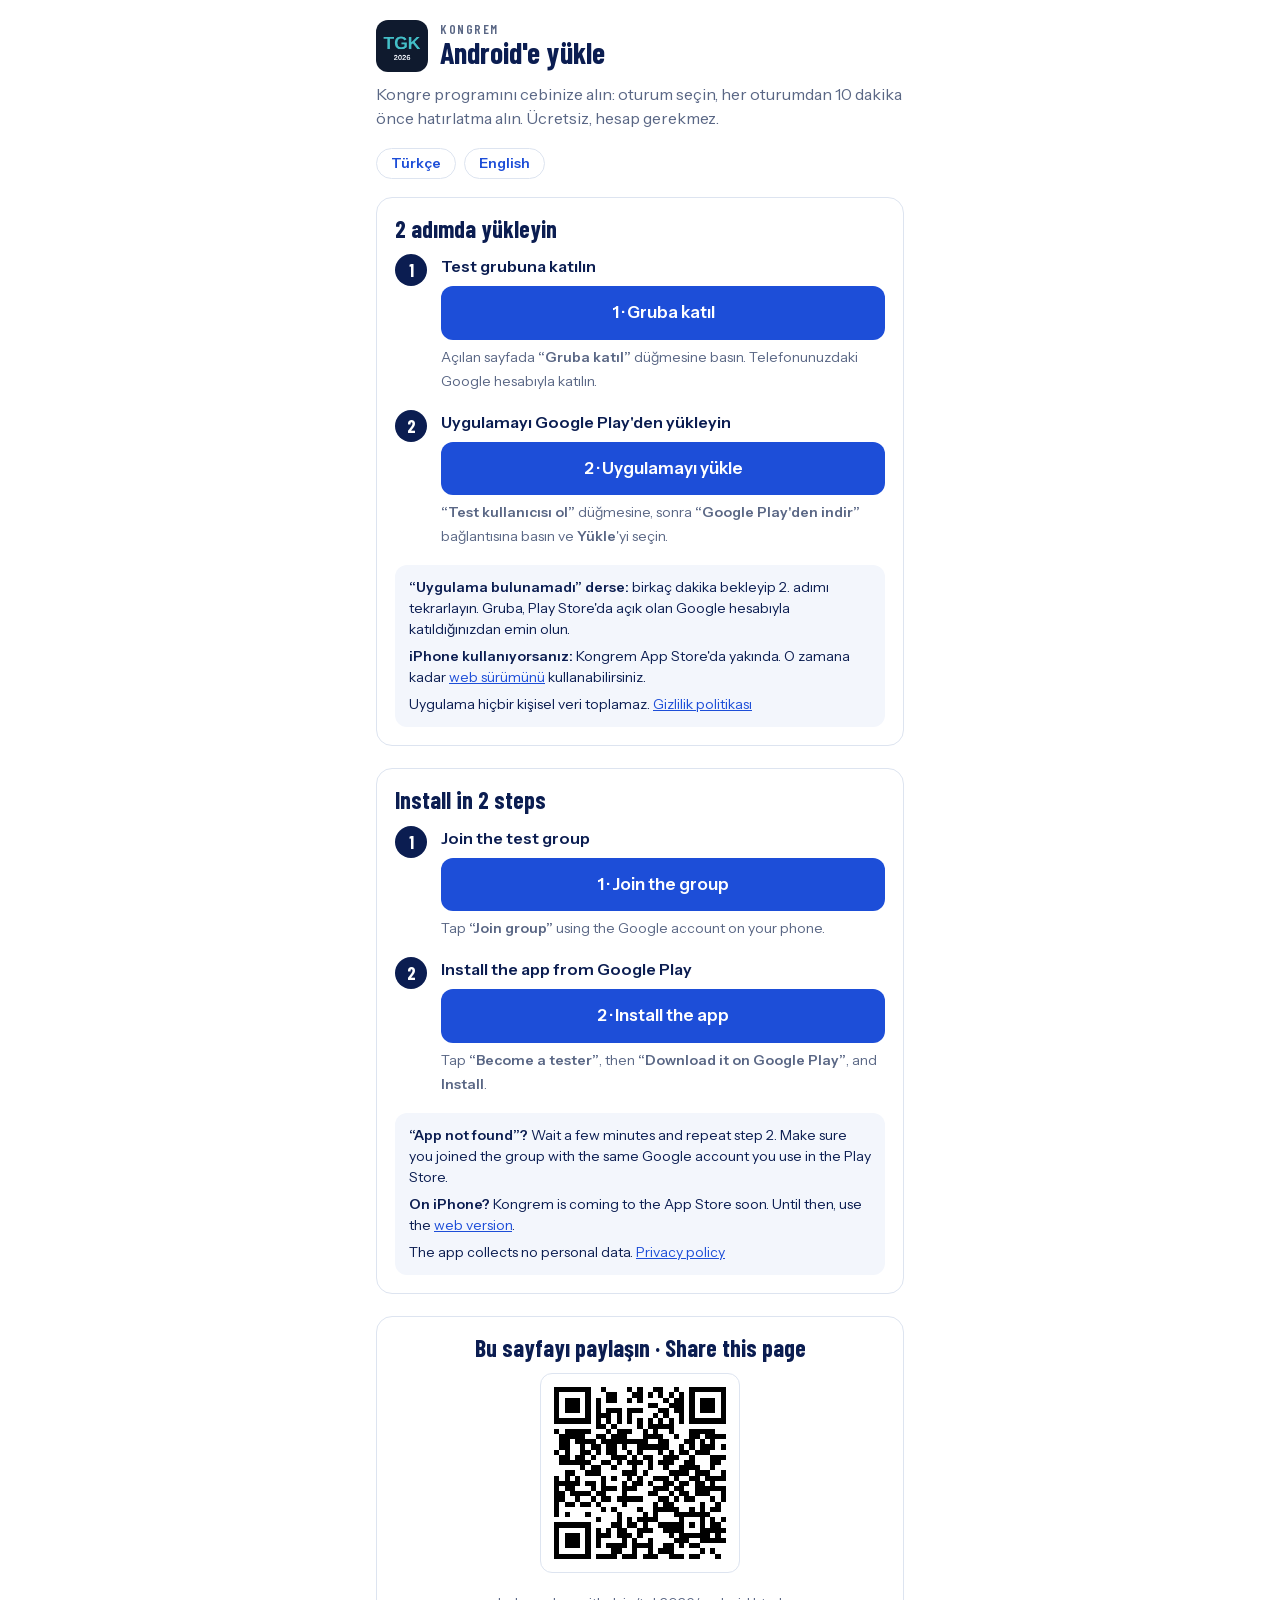
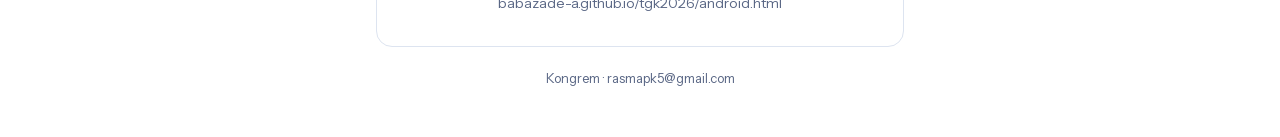
==== android.html @ 3747388e "Android katılım sayfası (Google Grubu + Play kapalı test, TR/EN, QR) Co-Authored-By: Claude Opus 5.5" ====
<!doctype html>
<html lang="tr">
<head>
<meta charset="utf-8">
<meta name="viewport" content="width=device-width, initial-scale=1">
<meta name="color-scheme" content="light only">
<meta name="referrer" content="no-referrer">
<title>Kongrem · Android'e yükle / Install on Android</title>
<meta http-equiv="Content-Security-Policy" content="default-src 'none'; img-src 'self'; style-src 'self' 'unsafe-inline'; font-src 'self'; base-uri 'none'; form-action 'none'">
<link rel="stylesheet" href="fonts.css">
<style>
:root{--bg:#ffffff;--field:#f3f6fc;--ink:#0b1d51;--muted:#5a6785;--line:#dde4f0;--accent:#1d4ed8;--accent-soft:#eaf0ff;color-scheme:light only}
*{box-sizing:border-box}
body{margin:0;background:var(--bg);color:var(--ink);font:16px/1.5 "Instrument Sans",system-ui,-apple-system,"Segoe UI",sans-serif}
main{max-width:560px;margin:0 auto;padding:20px 16px 48px}
h1,h2{font-family:"Barlow Condensed","Arial Narrow",system-ui,sans-serif;font-weight:700;line-height:1.1;margin:0}
.brand{display:flex;align-items:center;gap:12px;margin-bottom:6px}
.brand img{width:52px;height:52px;border-radius:12px}
.brand small{display:block;font:600 13px/1 "Barlow Condensed",system-ui,sans-serif;letter-spacing:.12em;color:var(--muted);text-transform:uppercase}
h1{font-size:30px}
.lead{color:var(--muted);margin:10px 0 18px}
nav{display:flex;gap:8px;margin-bottom:18px}
nav a{font-weight:600;color:var(--accent);text-decoration:none;border:1px solid var(--line);border-radius:999px;padding:4px 14px;font-size:14px}
section{border:1px solid var(--line);border-radius:16px;padding:18px;margin-bottom:22px}
h2{font-size:24px;margin-bottom:12px}
ol{list-style:none;margin:0;padding:0;counter-reset:s}
ol>li{counter-increment:s;position:relative;padding-left:46px;margin:0 0 18px}
ol>li::before{content:counter(s);position:absolute;left:0;top:0;width:32px;height:32px;border-radius:50%;background:var(--ink);color:#fff;font:700 18px/32px "Barlow Condensed",system-ui,sans-serif;text-align:center}
ol>li>b{display:block;margin-bottom:6px}
.btn{display:block;text-align:center;background:var(--accent);color:#fff;text-decoration:none;font-weight:700;font-size:17px;padding:14px 16px;border-radius:12px;margin:8px 0 4px}
.btn:active{opacity:.85}
.note{font-size:14px;color:var(--muted)}
.tip{background:var(--field);border-radius:12px;padding:12px 14px;font-size:14px;margin-top:4px}
.tip p{margin:0 0 6px}.tip p:last-child{margin:0}
.qr{text-align:center}
.qr img{width:200px;height:200px;image-rendering:pixelated;border:1px solid var(--line);border-radius:12px;padding:8px;background:#fff}
a{color:var(--accent)}
footer{font-size:13px;color:var(--muted);text-align:center}
</style>
</head>
<body>
<main>
  <div class="brand"><img src="icon-192.png" alt=""><div><small>Kongrem</small><h1>Android'e yükle</h1></div></div>
  <p class="lead">Kongre programını cebinize alın: oturum seçin, her oturumdan 10 dakika önce hatırlatma alın. Ücretsiz, hesap gerekmez.</p>
  <nav><a href="#tr">Türkçe</a><a href="#en">English</a></nav>

  <section id="tr" lang="tr">
    <h2>2 adımda yükleyin</h2>
    <ol>
      <li><b>Test grubuna katılın</b>
        <a class="btn" href="https://groups.google.com/g/kongrem-test">1 · Gruba katıl</a>
        <span class="note">Açılan sayfada <b>“Gruba katıl”</b> düğmesine basın. Telefonunuzdaki Google hesabıyla katılın.</span></li>
      <li><b>Uygulamayı Google Play'den yükleyin</b>
        <a class="btn" href="https://play.google.com/apps/testing/io.github.babazadea.kongrem">2 · Uygulamayı yükle</a>
        <span class="note"><b>“Test kullanıcısı ol”</b> düğmesine, sonra <b>“Google Play'den indir”</b> bağlantısına basın ve <b>Yükle</b>'yi seçin.</span></li>
    </ol>
    <div class="tip">
      <p><b>“Uygulama bulunamadı” derse:</b> birkaç dakika bekleyip 2. adımı tekrarlayın. Gruba, Play Store'da açık olan Google hesabıyla katıldığınızdan emin olun.</p>
      <p><b>iPhone kullanıyorsanız:</b> Kongrem App Store'da yakında. O zamana kadar <a href="./">web sürümünü</a> kullanabilirsiniz.</p>
      <p>Uygulama hiçbir kişisel veri toplamaz. <a href="privacy.html">Gizlilik politikası</a></p>
    </div>
  </section>

  <section id="en" lang="en">
    <h2>Install in 2 steps</h2>
    <ol>
      <li><b>Join the test group</b>
        <a class="btn" href="https://groups.google.com/g/kongrem-test">1 · Join the group</a>
        <span class="note">Tap <b>“Join group”</b> using the Google account on your phone.</span></li>
      <li><b>Install the app from Google Play</b>
        <a class="btn" href="https://play.google.com/apps/testing/io.github.babazadea.kongrem">2 · Install the app</a>
        <span class="note">Tap <b>“Become a tester”</b>, then <b>“Download it on Google Play”</b>, and <b>Install</b>.</span></li>
    </ol>
    <div class="tip">
      <p><b>“App not found”?</b> Wait a few minutes and repeat step 2. Make sure you joined the group with the same Google account you use in the Play Store.</p>
      <p><b>On iPhone?</b> Kongrem is coming to the App Store soon. Until then, use the <a href="./">web version</a>.</p>
      <p>The app collects no personal data. <a href="privacy.html">Privacy policy</a></p>
    </div>
  </section>

  <section class="qr">
    <h2>Bu sayfayı paylaşın · Share this page</h2>
    <img src="android-qr.png" alt="QR: babazade-a.github.io/tgk2026/android.html">
    <p class="note">babazade-a.github.io/tgk2026/android.html</p>
  </section>

  <footer>Kongrem · rasmapk5@gmail.com</footer>
</main>
</body>
</html>
---- fonts.css ----
/* Barlow Condensed ve Instrument Sans (SIL Open Font License), Google Fonts'tan yerel kopya: çevrimdışı çalışır, üçüncü tarafa istek gitmez. */
@font-face {
  font-family: 'Barlow Condensed';
  font-style: normal;
  font-weight: 500;
  font-display: swap;
  src: url(fonts/BarlowCondensed-500-latin-ext.woff2) format('woff2');
  unicode-range: U+0100-02BA, U+02BD-02C5, U+02C7-02CC, U+02CE-02D7, U+02DD-02FF, U+0304, U+0308, U+0329, U+1D00-1DBF, U+1E00-1E9F, U+1EF2-1EFF, U+2020, U+20A0-20AB, U+20AD-20C4, U+2113, U+2C60-2C7F, U+A720-A7FF;
}
@font-face {
  font-family: 'Barlow Condensed';
  font-style: normal;
  font-weight: 500;
  font-display: swap;
  src: url(fonts/BarlowCondensed-500-latin.woff2) format('woff2');
  unicode-range: U+0000-00FF, U+0131, U+0152-0153, U+02BB-02BC, U+02C6, U+02DA, U+02DC, U+0304, U+0308, U+0329, U+2000-206F, U+20AC, U+2122, U+2191, U+2193, U+2212, U+2215, U+FEFF, U+FFFD;
}
@font-face {
  font-family: 'Barlow Condensed';
  font-style: normal;
  font-weight: 600;
  font-display: swap;
  src: url(fonts/BarlowCondensed-600-latin-ext.woff2) format('woff2');
  unicode-range: U+0100-02BA, U+02BD-02C5, U+02C7-02CC, U+02CE-02D7, U+02DD-02FF, U+0304, U+0308, U+0329, U+1D00-1DBF, U+1E00-1E9F, U+1EF2-1EFF, U+2020, U+20A0-20AB, U+20AD-20C4, U+2113, U+2C60-2C7F, U+A720-A7FF;
}
@font-face {
  font-family: 'Barlow Condensed';
  font-style: normal;
  font-weight: 600;
  font-display: swap;
  src: url(fonts/BarlowCondensed-600-latin.woff2) format('woff2');
  unicode-range: U+0000-00FF, U+0131, U+0152-0153, U+02BB-02BC, U+02C6, U+02DA, U+02DC, U+0304, U+0308, U+0329, U+2000-206F, U+20AC, U+2122, U+2191, U+2193, U+2212, U+2215, U+FEFF, U+FFFD;
}
@font-face {
  font-family: 'Barlow Condensed';
  font-style: normal;
  font-weight: 700;
  font-display: swap;
  src: url(fonts/BarlowCondensed-700-latin-ext.woff2) format('woff2');
  unicode-range: U+0100-02BA, U+02BD-02C5, U+02C7-02CC, U+02CE-02D7, U+02DD-02FF, U+0304, U+0308, U+0329, U+1D00-1DBF, U+1E00-1E9F, U+1EF2-1EFF, U+2020, U+20A0-20AB, U+20AD-20C4, U+2113, U+2C60-2C7F, U+A720-A7FF;
}
@font-face {
  font-family: 'Barlow Condensed';
  font-style: normal;
  font-weight: 700;
  font-display: swap;
  src: url(fonts/BarlowCondensed-700-latin.woff2) format('woff2');
  unicode-range: U+0000-00FF, U+0131, U+0152-0153, U+02BB-02BC, U+02C6, U+02DA, U+02DC, U+0304, U+0308, U+0329, U+2000-206F, U+20AC, U+2122, U+2191, U+2193, U+2212, U+2215, U+FEFF, U+FFFD;
}
@font-face {
  font-family: 'Instrument Sans';
  font-style: normal;
  font-weight: 400;
  font-stretch: 100%;
  font-display: swap;
  src: url(fonts/InstrumentSans-400-latin-ext.woff2) format('woff2');
  unicode-range: U+0100-02BA, U+02BD-02C5, U+02C7-02CC, U+02CE-02D7, U+02DD-02FF, U+0304, U+0308, U+0329, U+1D00-1DBF, U+1E00-1E9F, U+1EF2-1EFF, U+2020, U+20A0-20AB, U+20AD-20C4, U+2113, U+2C60-2C7F, U+A720-A7FF;
}
@font-face {
  font-family: 'Instrument Sans';
  font-style: normal;
  font-weight: 400;
  font-stretch: 100%;
  font-display: swap;
  src: url(fonts/InstrumentSans-400-latin.woff2) format('woff2');
  unicode-range: U+0000-00FF, U+0131, U+0152-0153, U+02BB-02BC, U+02C6, U+02DA, U+02DC, U+0304, U+0308, U+0329, U+2000-206F, U+20AC, U+2122, U+2191, U+2193, U+2212, U+2215, U+FEFF, U+FFFD;
}
@font-face {
  font-family: 'Instrument Sans';
  font-style: normal;
  font-weight: 500;
  font-stretch: 100%;
  font-display: swap;
  src: url(fonts/InstrumentSans-400-latin-ext.woff2) format('woff2');
  unicode-range: U+0100-02BA, U+02BD-02C5, U+02C7-02CC, U+02CE-02D7, U+02DD-02FF, U+0304, U+0308, U+0329, U+1D00-1DBF, U+1E00-1E9F, U+1EF2-1EFF, U+2020, U+20A0-20AB, U+20AD-20C4, U+2113, U+2C60-2C7F, U+A720-A7FF;
}
@font-face {
  font-family: 'Instrument Sans';
  font-style: normal;
  font-weight: 500;
  font-stretch: 100%;
  font-display: swap;
  src: url(fonts/InstrumentSans-400-latin.woff2) format('woff2');
  unicode-range: U+0000-00FF, U+0131, U+0152-0153, U+02BB-02BC, U+02C6, U+02DA, U+02DC, U+0304, U+0308, U+0329, U+2000-206F, U+20AC, U+2122, U+2191, U+2193, U+2212, U+2215, U+FEFF, U+FFFD;
}
@font-face {
  font-family: 'Instrument Sans';
  font-style: normal;
  font-weight: 600;
  font-stretch: 100%;
  font-display: swap;
  src: url(fonts/InstrumentSans-400-latin-ext.woff2) format('woff2');
  unicode-range: U+0100-02BA, U+02BD-02C5, U+02C7-02CC, U+02CE-02D7, U+02DD-02FF, U+0304, U+0308, U+0329, U+1D00-1DBF, U+1E00-1E9F, U+1EF2-1EFF, U+2020, U+20A0-20AB, U+20AD-20C4, U+2113, U+2C60-2C7F, U+A720-A7FF;
}
@font-face {
  font-family: 'Instrument Sans';
  font-style: normal;
  font-weight: 600;
  font-stretch: 100%;
  font-display: swap;
  src: url(fonts/InstrumentSans-400-latin.woff2) format('woff2');
  unicode-range: U+0000-00FF, U+0131, U+0152-0153, U+02BB-02BC, U+02C6, U+02DA, U+02DC, U+0304, U+0308, U+0329, U+2000-206F, U+20AC, U+2122, U+2191, U+2193, U+2212, U+2215, U+FEFF, U+FFFD;
}
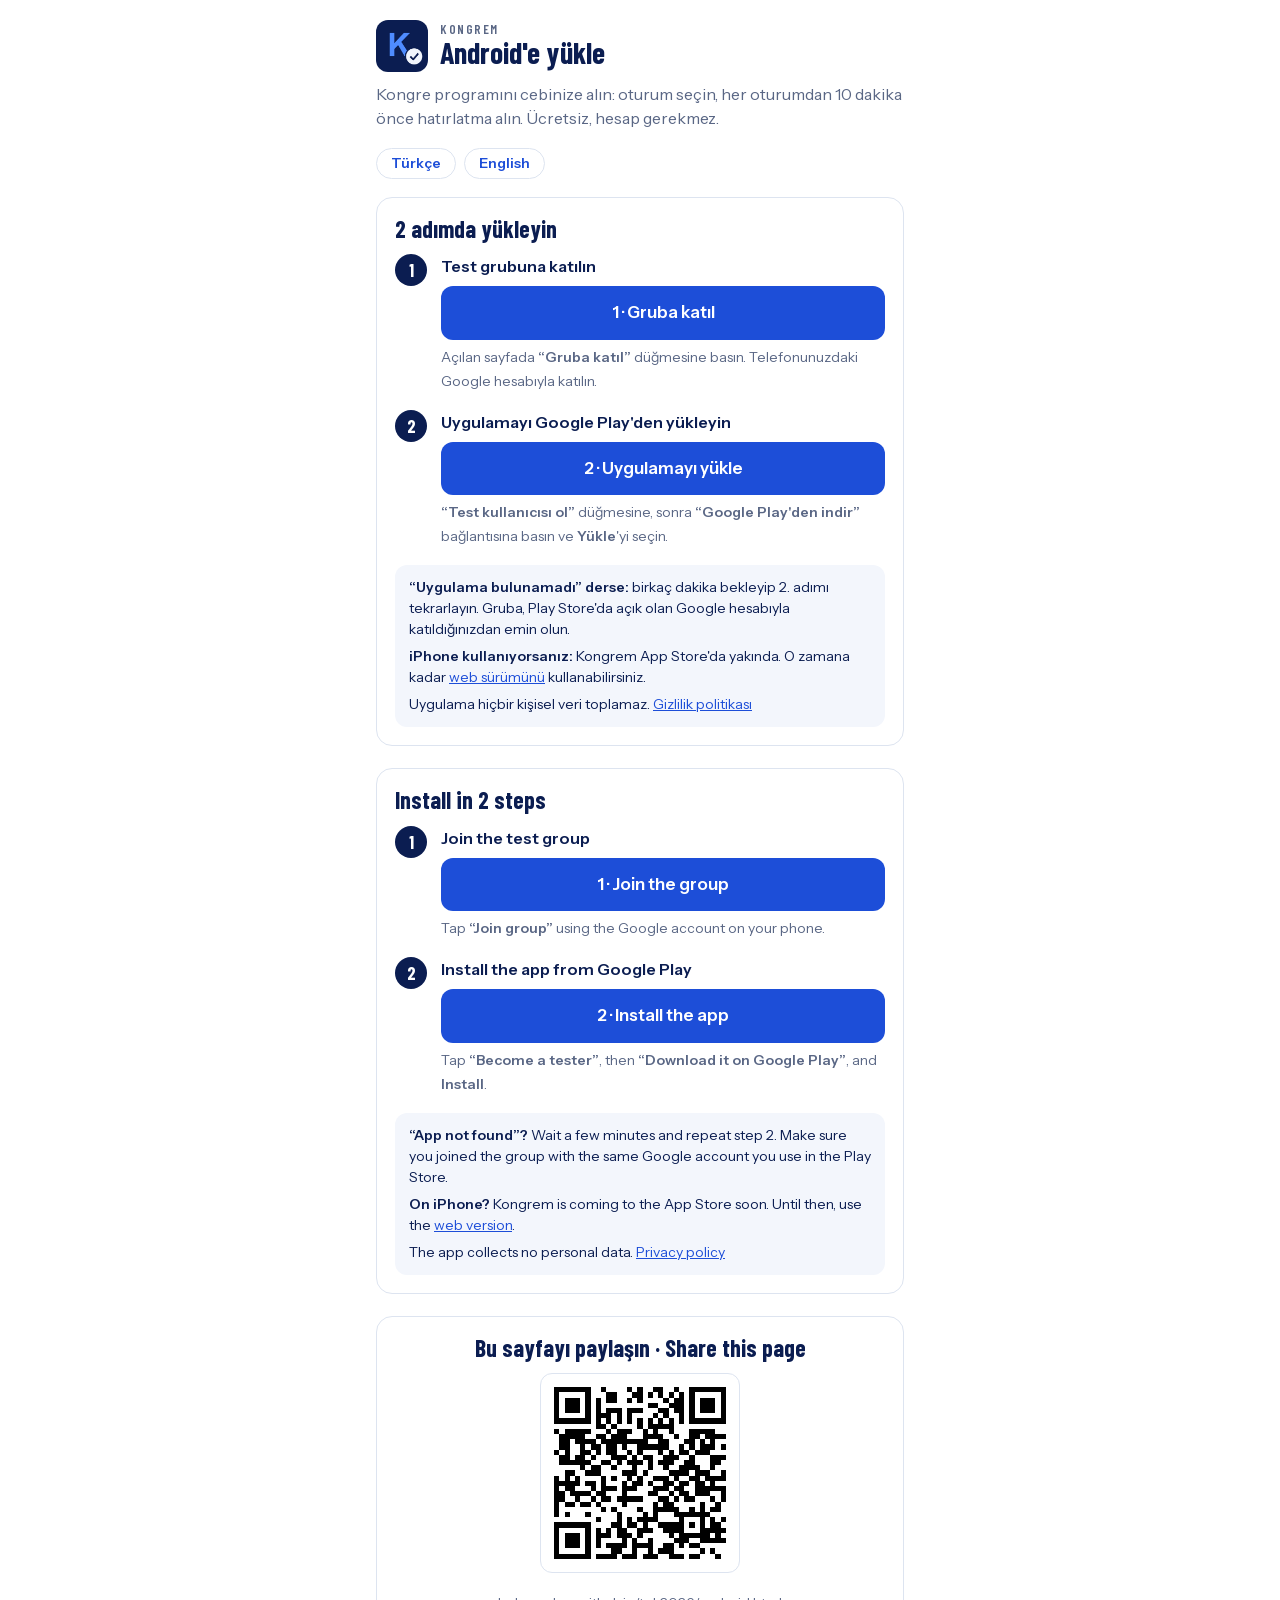
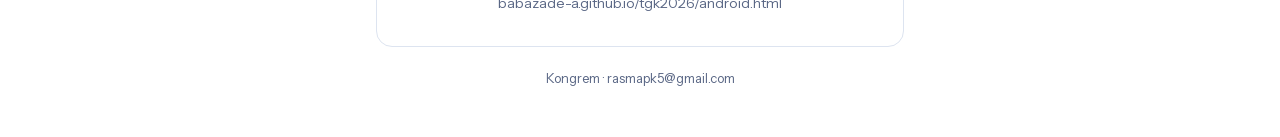
==== commit 878f3528: "Android sayfası: Kongrem ikonu Co-Authored-By: Claude Opus 5.5 <noreply@anthropic.com>" ====
--- a/android.html
+++ b/android.html
@@ -40,7 +40,7 @@
 </head>
 <body>
 <main>
-  <div class="brand"><img src="icon-192.png" alt=""><div><small>Kongrem</small><h1>Android'e yükle</h1></div></div>
+  <div class="brand"><img src="kongrem-icon.png" alt=""><div><small>Kongrem</small><h1>Android'e yükle</h1></div></div>
   <p class="lead">Kongre programını cebinize alın: oturum seçin, her oturumdan 10 dakika önce hatırlatma alın. Ücretsiz, hesap gerekmez.</p>
   <nav><a href="#tr">Türkçe</a><a href="#en">English</a></nav>
 
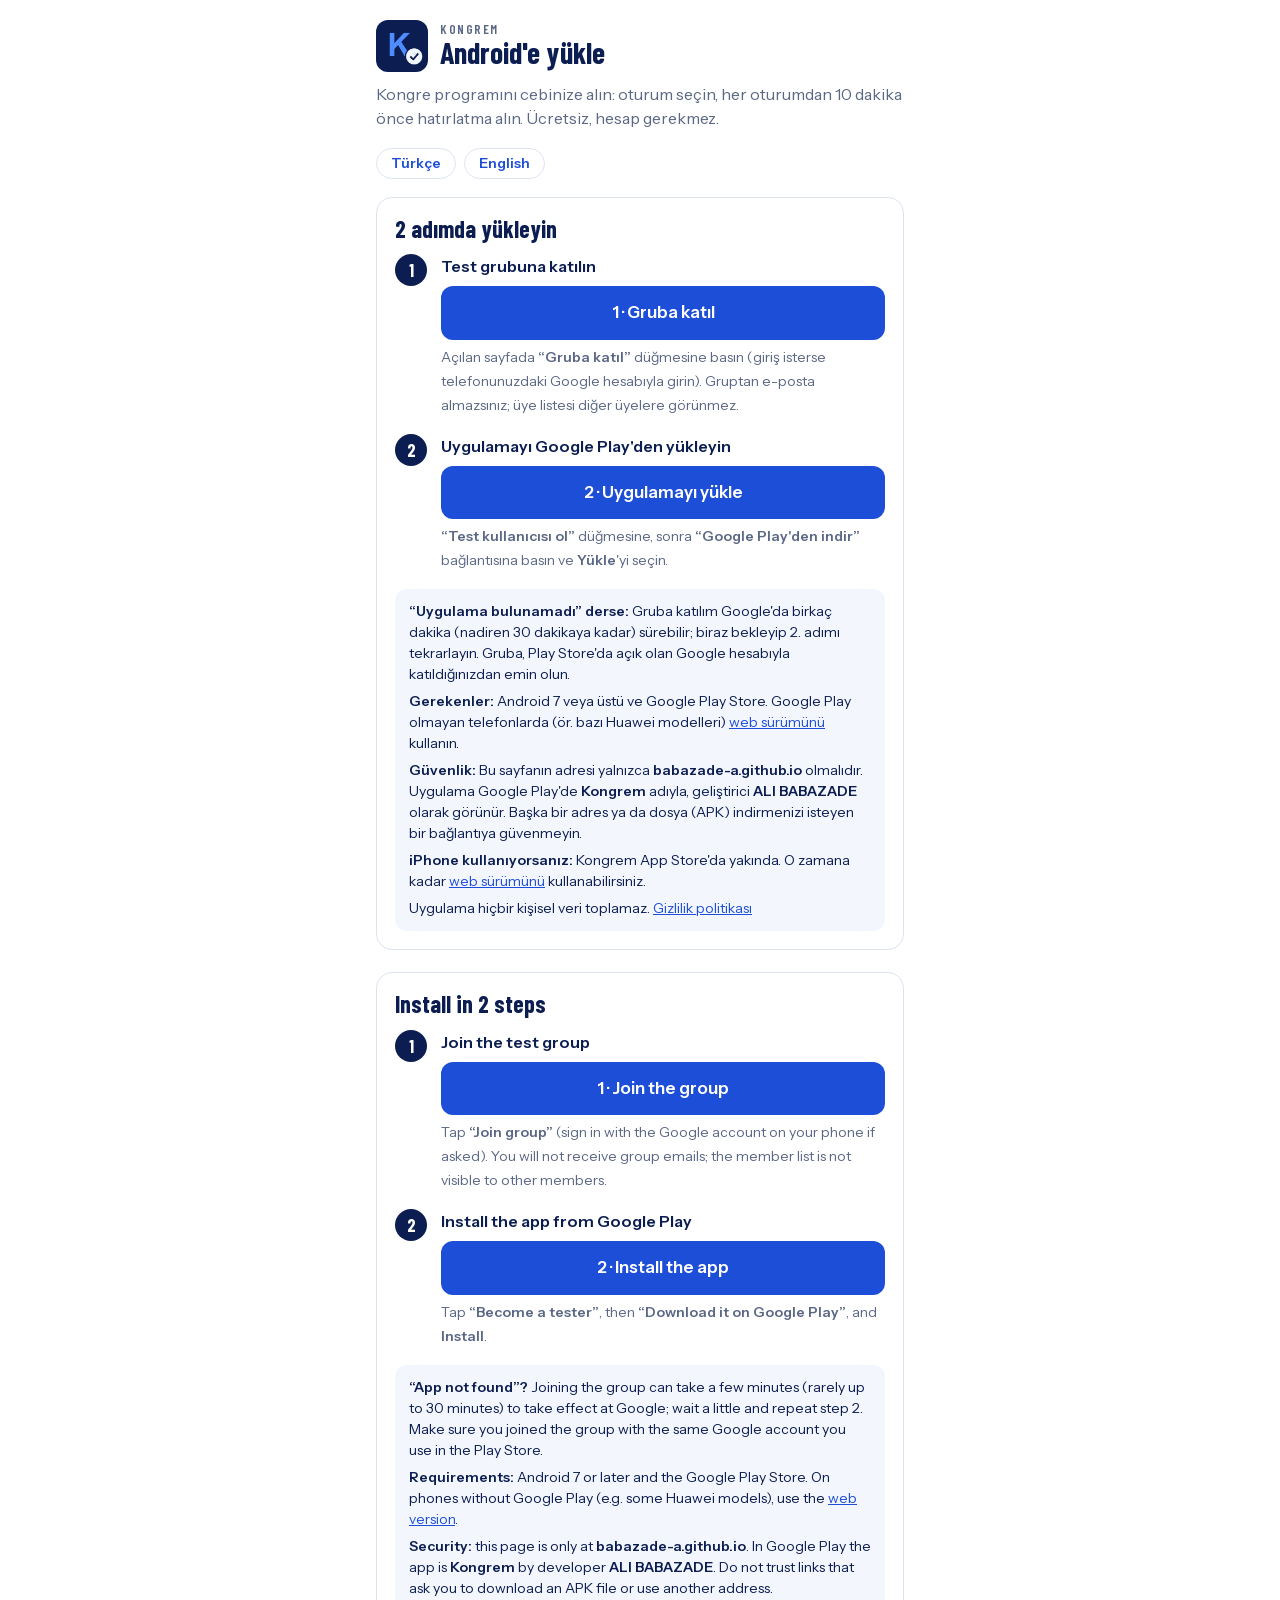
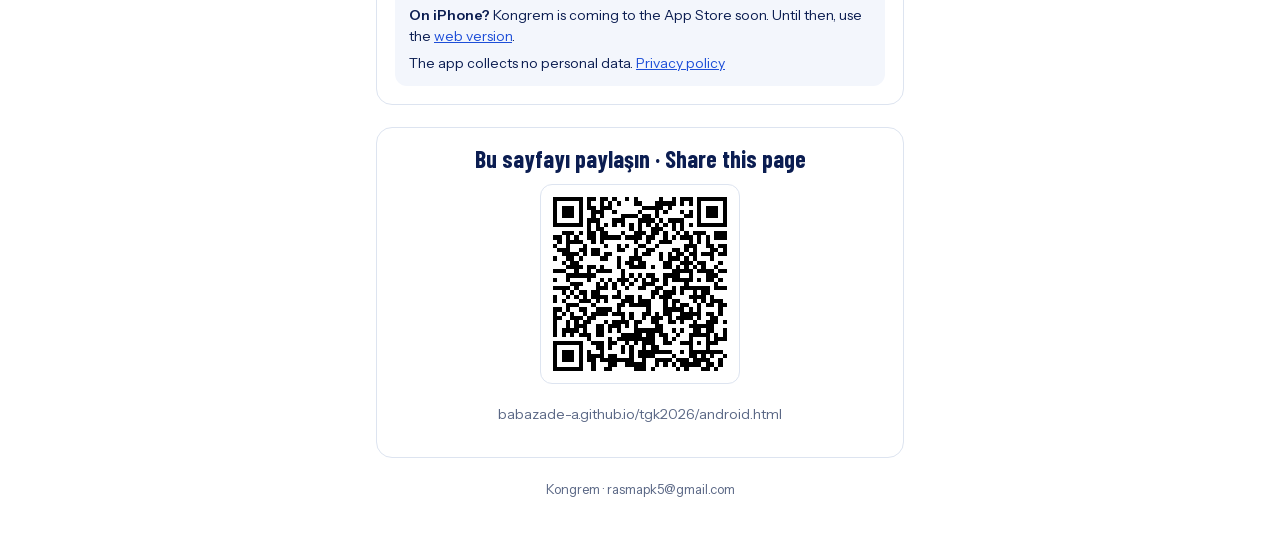
==== commit d717a52b: "Android sayfası: cihaz gereksinimleri, gecikme ve sahte bağlantı uyarısı; dayanıklı QR (H) Co-Author" ====
--- a/android.html
+++ b/android.html
@@ -49,13 +49,15 @@
     <ol>
       <li><b>Test grubuna katılın</b>
         <a class="btn" href="https://groups.google.com/g/kongrem-test">1 · Gruba katıl</a>
-        <span class="note">Açılan sayfada <b>“Gruba katıl”</b> düğmesine basın. Telefonunuzdaki Google hesabıyla katılın.</span></li>
+        <span class="note">Açılan sayfada <b>“Gruba katıl”</b> düğmesine basın (giriş isterse telefonunuzdaki Google hesabıyla girin). Gruptan e-posta almazsınız; üye listesi diğer üyelere görünmez.</span></li>
       <li><b>Uygulamayı Google Play'den yükleyin</b>
         <a class="btn" href="https://play.google.com/apps/testing/io.github.babazadea.kongrem">2 · Uygulamayı yükle</a>
         <span class="note"><b>“Test kullanıcısı ol”</b> düğmesine, sonra <b>“Google Play'den indir”</b> bağlantısına basın ve <b>Yükle</b>'yi seçin.</span></li>
     </ol>
     <div class="tip">
-      <p><b>“Uygulama bulunamadı” derse:</b> birkaç dakika bekleyip 2. adımı tekrarlayın. Gruba, Play Store'da açık olan Google hesabıyla katıldığınızdan emin olun.</p>
+      <p><b>“Uygulama bulunamadı” derse:</b> Gruba katılım Google'da birkaç dakika (nadiren 30 dakikaya kadar) sürebilir; biraz bekleyip 2. adımı tekrarlayın. Gruba, Play Store'da açık olan Google hesabıyla katıldığınızdan emin olun.</p>
+      <p><b>Gerekenler:</b> Android 7 veya üstü ve Google Play Store. Google Play olmayan telefonlarda (ör. bazı Huawei modelleri) <a href="./">web sürümünü</a> kullanın.</p>
+      <p><b>Güvenlik:</b> Bu sayfanın adresi yalnızca <b>babazade-a.github.io</b> olmalıdır. Uygulama Google Play'de <b>Kongrem</b> adıyla, geliştirici <b>ALI BABAZADE</b> olarak görünür. Başka bir adres ya da dosya (APK) indirmenizi isteyen bir bağlantıya güvenmeyin.</p>
       <p><b>iPhone kullanıyorsanız:</b> Kongrem App Store'da yakında. O zamana kadar <a href="./">web sürümünü</a> kullanabilirsiniz.</p>
       <p>Uygulama hiçbir kişisel veri toplamaz. <a href="privacy.html">Gizlilik politikası</a></p>
     </div>
@@ -66,13 +68,15 @@
     <ol>
       <li><b>Join the test group</b>
         <a class="btn" href="https://groups.google.com/g/kongrem-test">1 · Join the group</a>
-        <span class="note">Tap <b>“Join group”</b> using the Google account on your phone.</span></li>
+        <span class="note">Tap <b>“Join group”</b> (sign in with the Google account on your phone if asked). You will not receive group emails; the member list is not visible to other members.</span></li>
       <li><b>Install the app from Google Play</b>
         <a class="btn" href="https://play.google.com/apps/testing/io.github.babazadea.kongrem">2 · Install the app</a>
         <span class="note">Tap <b>“Become a tester”</b>, then <b>“Download it on Google Play”</b>, and <b>Install</b>.</span></li>
     </ol>
     <div class="tip">
-      <p><b>“App not found”?</b> Wait a few minutes and repeat step 2. Make sure you joined the group with the same Google account you use in the Play Store.</p>
+      <p><b>“App not found”?</b> Joining the group can take a few minutes (rarely up to 30 minutes) to take effect at Google; wait a little and repeat step 2. Make sure you joined the group with the same Google account you use in the Play Store.</p>
+      <p><b>Requirements:</b> Android 7 or later and the Google Play Store. On phones without Google Play (e.g. some Huawei models), use the <a href="./">web version</a>.</p>
+      <p><b>Security:</b> this page is only at <b>babazade-a.github.io</b>. In Google Play the app is <b>Kongrem</b> by developer <b>ALI BABAZADE</b>. Do not trust links that ask you to download an APK file or use another address.</p>
       <p><b>On iPhone?</b> Kongrem is coming to the App Store soon. Until then, use the <a href="./">web version</a>.</p>
       <p>The app collects no personal data. <a href="privacy.html">Privacy policy</a></p>
     </div>
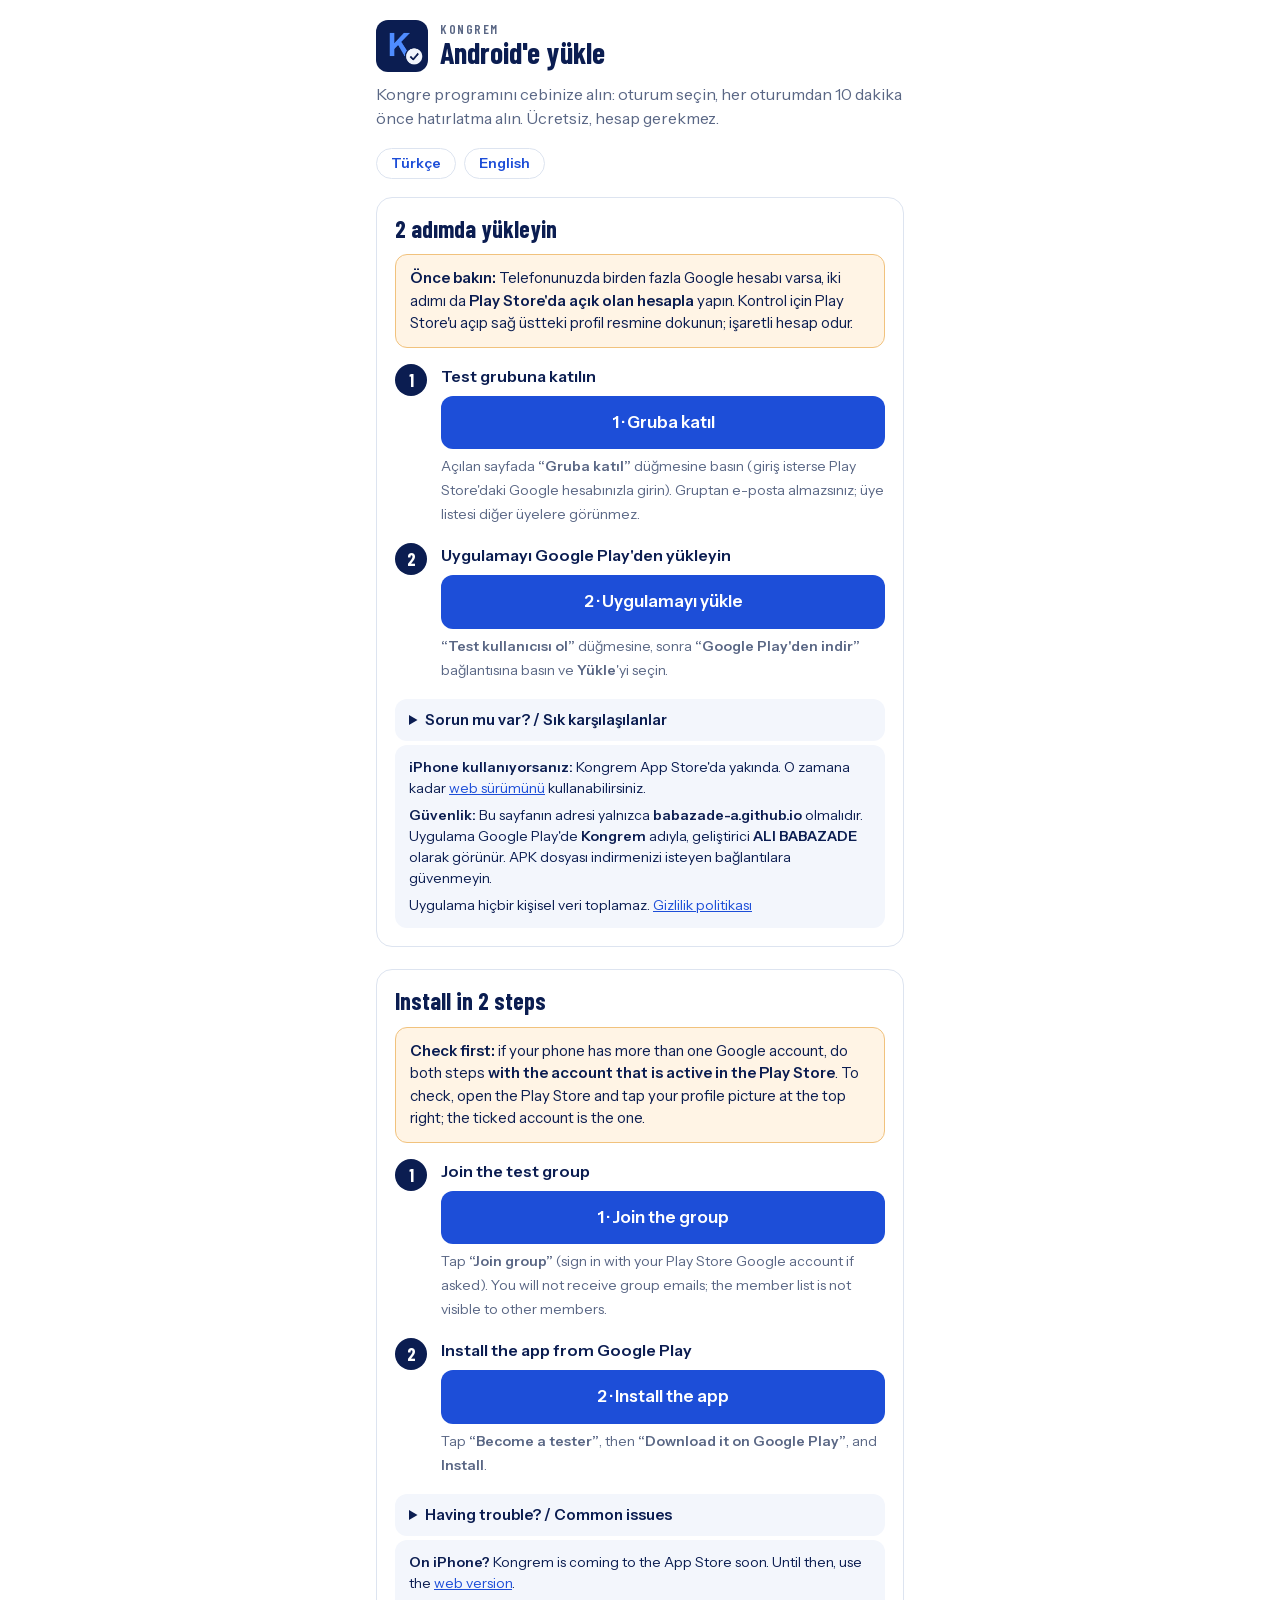
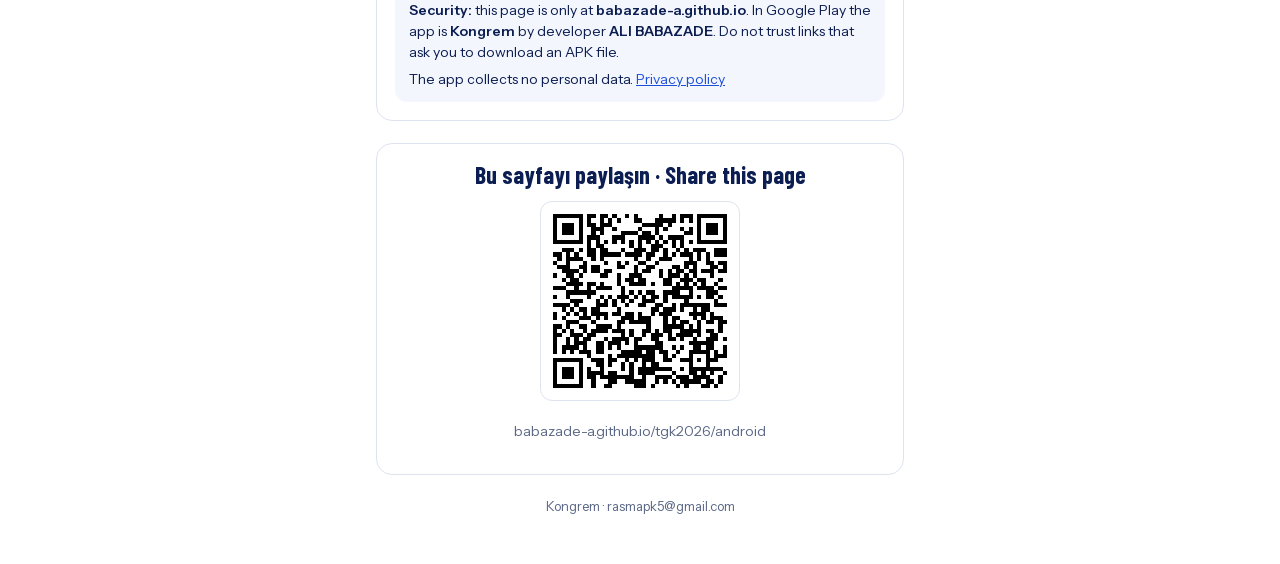
==== commit 11848810: "Android sayfası: hesap uyarısı ve sık sorunlar; kısa adres; yardımcı 404 sayfası Co-Authored-By: Cla" ====
--- a/android.html
+++ b/android.html
@@ -35,6 +35,10 @@
 .qr{text-align:center}
 .qr img{width:200px;height:200px;image-rendering:pixelated;border:1px solid var(--line);border-radius:12px;padding:8px;background:#fff}
 a{color:var(--accent)}
+.warn{background:#fff4e5;border:1px solid #f1c27d;border-radius:12px;padding:12px 14px;font-size:15px;margin:0 0 16px}
+details{background:var(--field);border-radius:12px;padding:10px 14px;margin-top:6px;font-size:14px}
+summary{font-weight:700;cursor:pointer;font-size:15px}
+details ul{margin:8px 0 2px;padding-left:18px}details li{margin:0 0 8px}
 footer{font-size:13px;color:var(--muted);text-align:center}
 </style>
 </head>
@@ -46,38 +50,60 @@
 
   <section id="tr" lang="tr">
     <h2>2 adımda yükleyin</h2>
+    <p class="warn"><b>Önce bakın:</b> Telefonunuzda birden fazla Google hesabı varsa, iki adımı da <b>Play Store'da açık olan hesapla</b> yapın. Kontrol için Play Store'u açıp sağ üstteki profil resmine dokunun; işaretli hesap odur.</p>
     <ol>
       <li><b>Test grubuna katılın</b>
         <a class="btn" href="https://groups.google.com/g/kongrem-test">1 · Gruba katıl</a>
-        <span class="note">Açılan sayfada <b>“Gruba katıl”</b> düğmesine basın (giriş isterse telefonunuzdaki Google hesabıyla girin). Gruptan e-posta almazsınız; üye listesi diğer üyelere görünmez.</span></li>
+        <span class="note">Açılan sayfada <b>“Gruba katıl”</b> düğmesine basın (giriş isterse Play Store'daki Google hesabınızla girin). Gruptan e-posta almazsınız; üye listesi diğer üyelere görünmez.</span></li>
       <li><b>Uygulamayı Google Play'den yükleyin</b>
         <a class="btn" href="https://play.google.com/apps/testing/io.github.babazadea.kongrem">2 · Uygulamayı yükle</a>
         <span class="note"><b>“Test kullanıcısı ol”</b> düğmesine, sonra <b>“Google Play'den indir”</b> bağlantısına basın ve <b>Yükle</b>'yi seçin.</span></li>
     </ol>
+    <details>
+      <summary>Sorun mu var? / Sık karşılaşılanlar</summary>
+      <ul>
+        <li><b>Play Store'da boş pencere ya da “Uygulama bulunamadı”:</b> Çoğunlukla Play Store'da başka bir Google hesabı açıktır. Play Store → sağ üstteki profil resmi → gruba katıldığınız hesabı seçin, sonra 2. adımı tekrarlayın. Hesap doğruysa birkaç dakika (nadiren 30 dakikaya kadar) bekleyip tekrar deneyin.</li>
+        <li><b>“Test kullanıcısı ol” düğmesi yok, “Erişiminiz yok” yazıyor:</b> Gruba bu hesapla katılmamışsınızdır. 1. adımı, Play Store'daki hesapla yapın.</li>
+        <li><b>Bağlantıyı WhatsApp, Instagram ya da LinkedIn içinden açtıysanız:</b> Bu uygulamaların içindeki tarayıcı Google girişine izin vermeyebilir. Sağ üstteki <b>⋮</b> menüsünden <b>“Tarayıcıda aç”</b> (Chrome / Samsung Internet) deyin.</li>
+        <li><b>İş veya okul (kurumsal) Google hesabı:</b> Kurum dışı gruplara katılmayı engelleyebilir. Kişisel Gmail hesabınızı kullanın.</li>
+        <li><b>Gruba katıldıktan sonra “Bu içeriğe erişim izniniz yok” benzeri bir yazı:</b> Önemli değil; 2. adıma geçin.</li>
+        <li><b>“Cihazınız bu sürümle uyumlu değil”, Android 6 veya altı, ya da Google Play olmayan telefon (ör. bazı Huawei modelleri):</b> <a href="./">Web sürümünü</a> kullanın; kurulum gerektirmez.</li>
+        <li><b>Yer yok:</b> Uygulama yaklaşık 4 MB; biraz yer açıp tekrar deneyin.</li>
+      </ul>
+    </details>
     <div class="tip">
-      <p><b>“Uygulama bulunamadı” derse:</b> Gruba katılım Google'da birkaç dakika (nadiren 30 dakikaya kadar) sürebilir; biraz bekleyip 2. adımı tekrarlayın. Gruba, Play Store'da açık olan Google hesabıyla katıldığınızdan emin olun.</p>
-      <p><b>Gerekenler:</b> Android 7 veya üstü ve Google Play Store. Google Play olmayan telefonlarda (ör. bazı Huawei modelleri) <a href="./">web sürümünü</a> kullanın.</p>
-      <p><b>Güvenlik:</b> Bu sayfanın adresi yalnızca <b>babazade-a.github.io</b> olmalıdır. Uygulama Google Play'de <b>Kongrem</b> adıyla, geliştirici <b>ALI BABAZADE</b> olarak görünür. Başka bir adres ya da dosya (APK) indirmenizi isteyen bir bağlantıya güvenmeyin.</p>
       <p><b>iPhone kullanıyorsanız:</b> Kongrem App Store'da yakında. O zamana kadar <a href="./">web sürümünü</a> kullanabilirsiniz.</p>
+      <p><b>Güvenlik:</b> Bu sayfanın adresi yalnızca <b>babazade-a.github.io</b> olmalıdır. Uygulama Google Play'de <b>Kongrem</b> adıyla, geliştirici <b>ALI BABAZADE</b> olarak görünür. APK dosyası indirmenizi isteyen bağlantılara güvenmeyin.</p>
       <p>Uygulama hiçbir kişisel veri toplamaz. <a href="privacy.html">Gizlilik politikası</a></p>
     </div>
   </section>
 
   <section id="en" lang="en">
     <h2>Install in 2 steps</h2>
+    <p class="warn"><b>Check first:</b> if your phone has more than one Google account, do both steps <b>with the account that is active in the Play Store</b>. To check, open the Play Store and tap your profile picture at the top right; the ticked account is the one.</p>
     <ol>
       <li><b>Join the test group</b>
         <a class="btn" href="https://groups.google.com/g/kongrem-test">1 · Join the group</a>
-        <span class="note">Tap <b>“Join group”</b> (sign in with the Google account on your phone if asked). You will not receive group emails; the member list is not visible to other members.</span></li>
+        <span class="note">Tap <b>“Join group”</b> (sign in with your Play Store Google account if asked). You will not receive group emails; the member list is not visible to other members.</span></li>
       <li><b>Install the app from Google Play</b>
         <a class="btn" href="https://play.google.com/apps/testing/io.github.babazadea.kongrem">2 · Install the app</a>
         <span class="note">Tap <b>“Become a tester”</b>, then <b>“Download it on Google Play”</b>, and <b>Install</b>.</span></li>
     </ol>
+    <details>
+      <summary>Having trouble? / Common issues</summary>
+      <ul>
+        <li><b>Blank Play Store window or “App not found”:</b> usually a different Google account is active in the Play Store. Play Store → profile picture → choose the account you joined the group with, then repeat step 2. If the account is right, wait a few minutes (rarely up to 30) and try again.</li>
+        <li><b>No “Become a tester” button / “You don't have access”:</b> you have not joined the group with this account. Do step 1 with your Play Store account.</li>
+        <li><b>Opened the link inside WhatsApp, Instagram or LinkedIn:</b> their built-in browser may block Google sign-in. Use the <b>⋮</b> menu → <b>“Open in browser”</b> (Chrome / Samsung Internet).</li>
+        <li><b>Work or school Google account:</b> it may not be allowed to join outside groups. Use your personal Gmail account.</li>
+        <li><b>“You don't have permission to access this content” after joining the group:</b> that's fine; go to step 2.</li>
+        <li><b>“Your device isn't compatible”, Android 6 or older, or no Google Play (e.g. some Huawei models):</b> use the <a href="./">web version</a>; nothing to install.</li>
+        <li><b>Not enough space:</b> the app is about 4 MB; free up some space and try again.</li>
+      </ul>
+    </details>
     <div class="tip">
-      <p><b>“App not found”?</b> Joining the group can take a few minutes (rarely up to 30 minutes) to take effect at Google; wait a little and repeat step 2. Make sure you joined the group with the same Google account you use in the Play Store.</p>
-      <p><b>Requirements:</b> Android 7 or later and the Google Play Store. On phones without Google Play (e.g. some Huawei models), use the <a href="./">web version</a>.</p>
-      <p><b>Security:</b> this page is only at <b>babazade-a.github.io</b>. In Google Play the app is <b>Kongrem</b> by developer <b>ALI BABAZADE</b>. Do not trust links that ask you to download an APK file or use another address.</p>
       <p><b>On iPhone?</b> Kongrem is coming to the App Store soon. Until then, use the <a href="./">web version</a>.</p>
+      <p><b>Security:</b> this page is only at <b>babazade-a.github.io</b>. In Google Play the app is <b>Kongrem</b> by developer <b>ALI BABAZADE</b>. Do not trust links that ask you to download an APK file.</p>
       <p>The app collects no personal data. <a href="privacy.html">Privacy policy</a></p>
     </div>
   </section>
@@ -85,7 +111,7 @@
   <section class="qr">
     <h2>Bu sayfayı paylaşın · Share this page</h2>
     <img src="android-qr.png" alt="QR: babazade-a.github.io/tgk2026/android.html">
-    <p class="note">babazade-a.github.io/tgk2026/android.html</p>
+    <p class="note">babazade-a.github.io/tgk2026/android</p>
   </section>
 
   <footer>Kongrem · rasmapk5@gmail.com</footer>
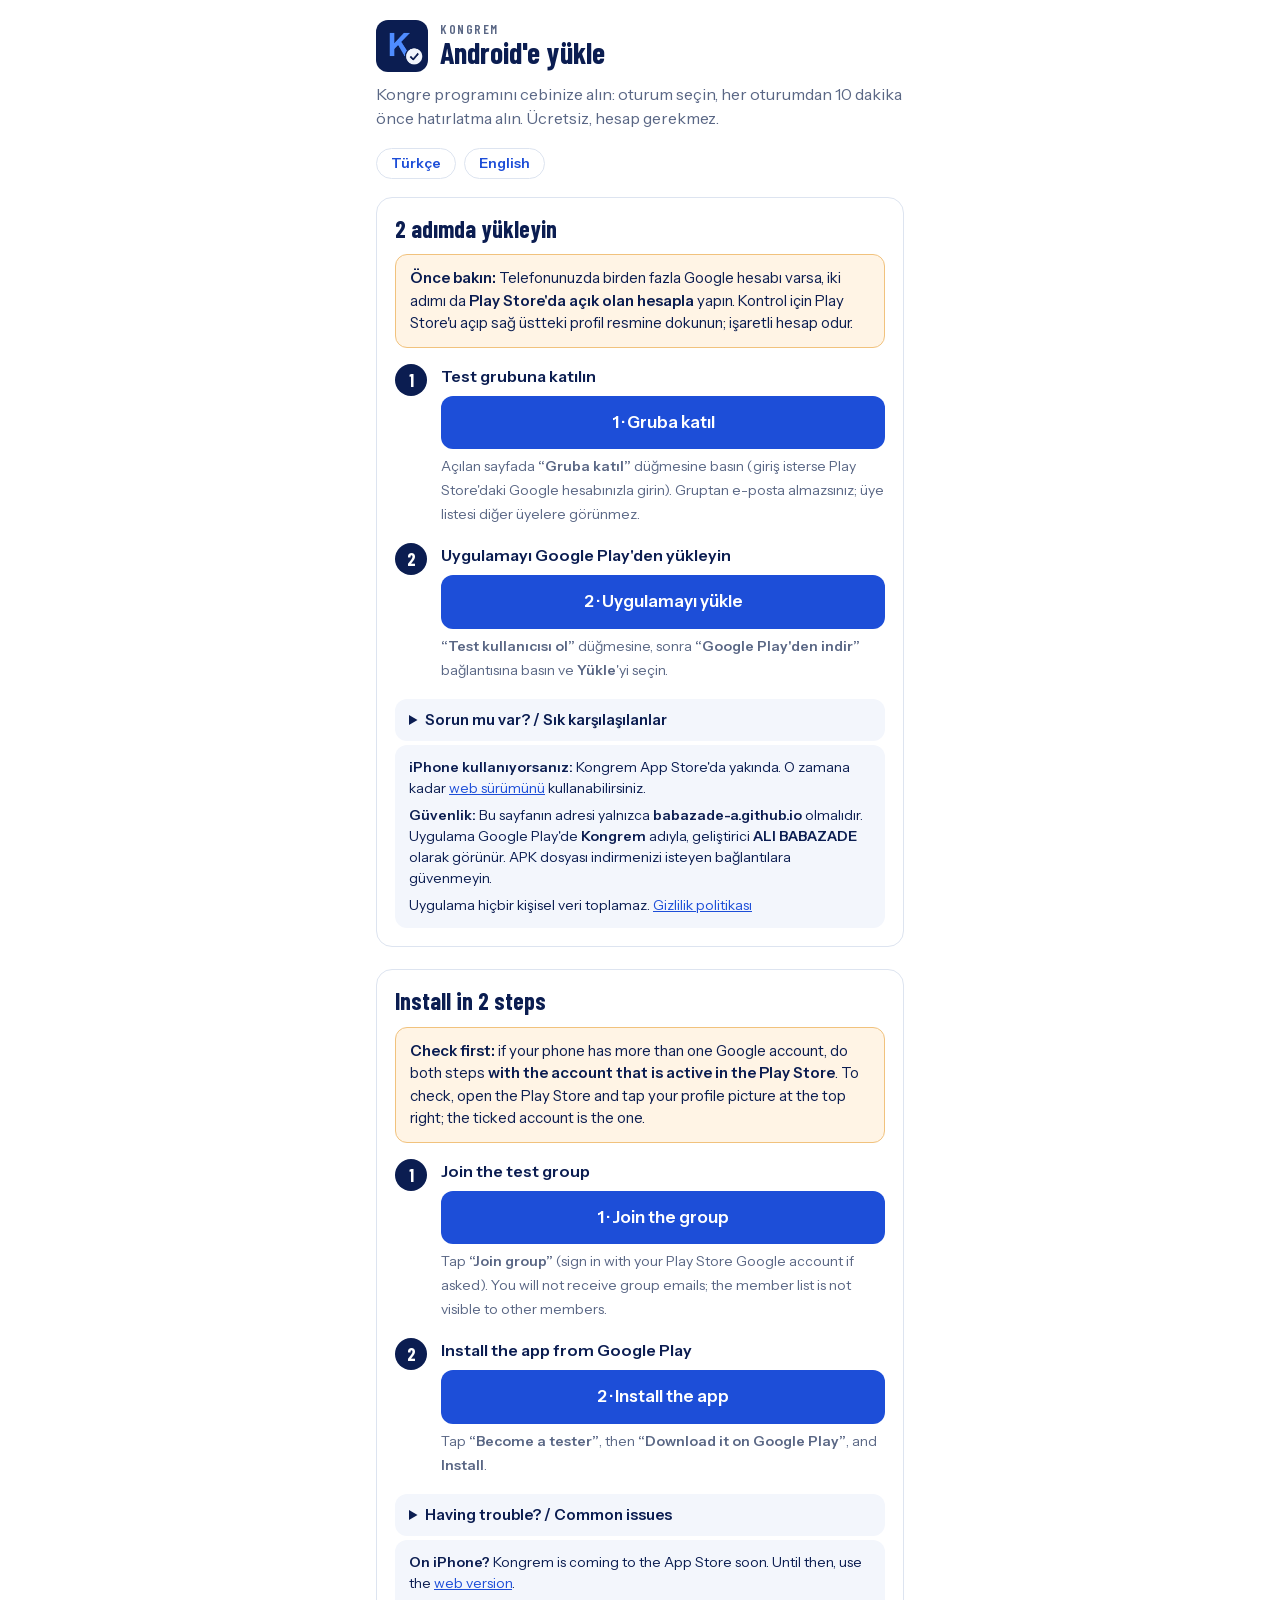
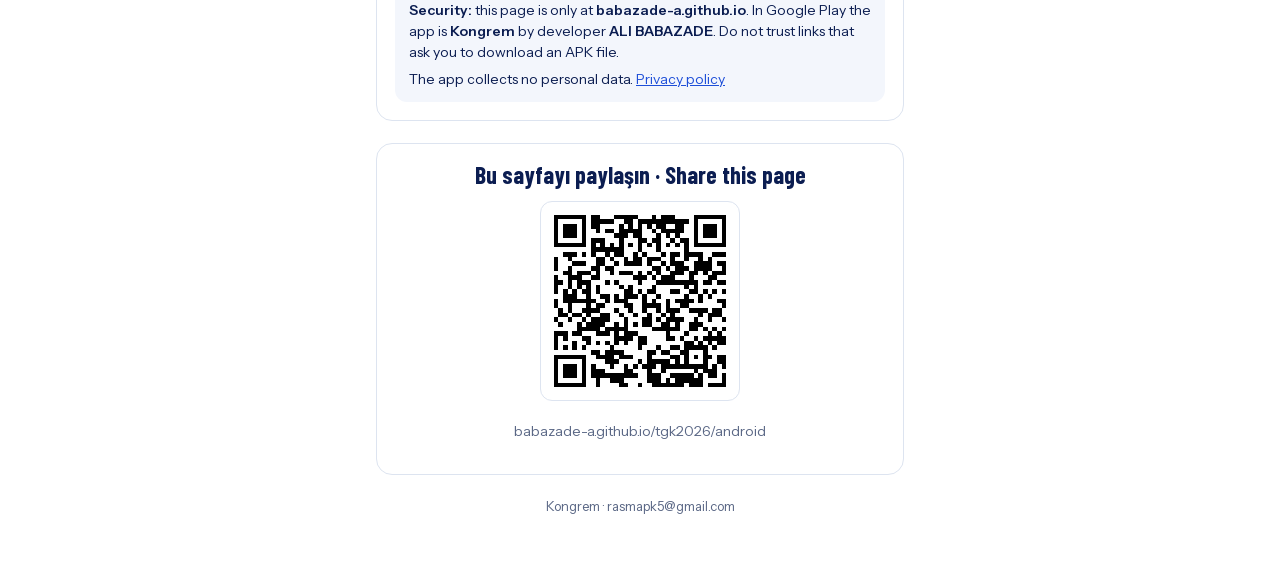
==== commit e4f86327: "QR: kısa adres (daha seyrek, daha dayanıklı) Co-Authored-By: Claude Opus 5.5 <noreply@anthropic.com>" ====
--- a/android.html
+++ b/android.html
@@ -110,7 +110,7 @@
 
   <section class="qr">
     <h2>Bu sayfayı paylaşın · Share this page</h2>
-    <img src="android-qr.png" alt="QR: babazade-a.github.io/tgk2026/android.html">
+    <img src="android-qr.png" alt="QR: babazade-a.github.io/tgk2026/android">
     <p class="note">babazade-a.github.io/tgk2026/android</p>
   </section>
 
